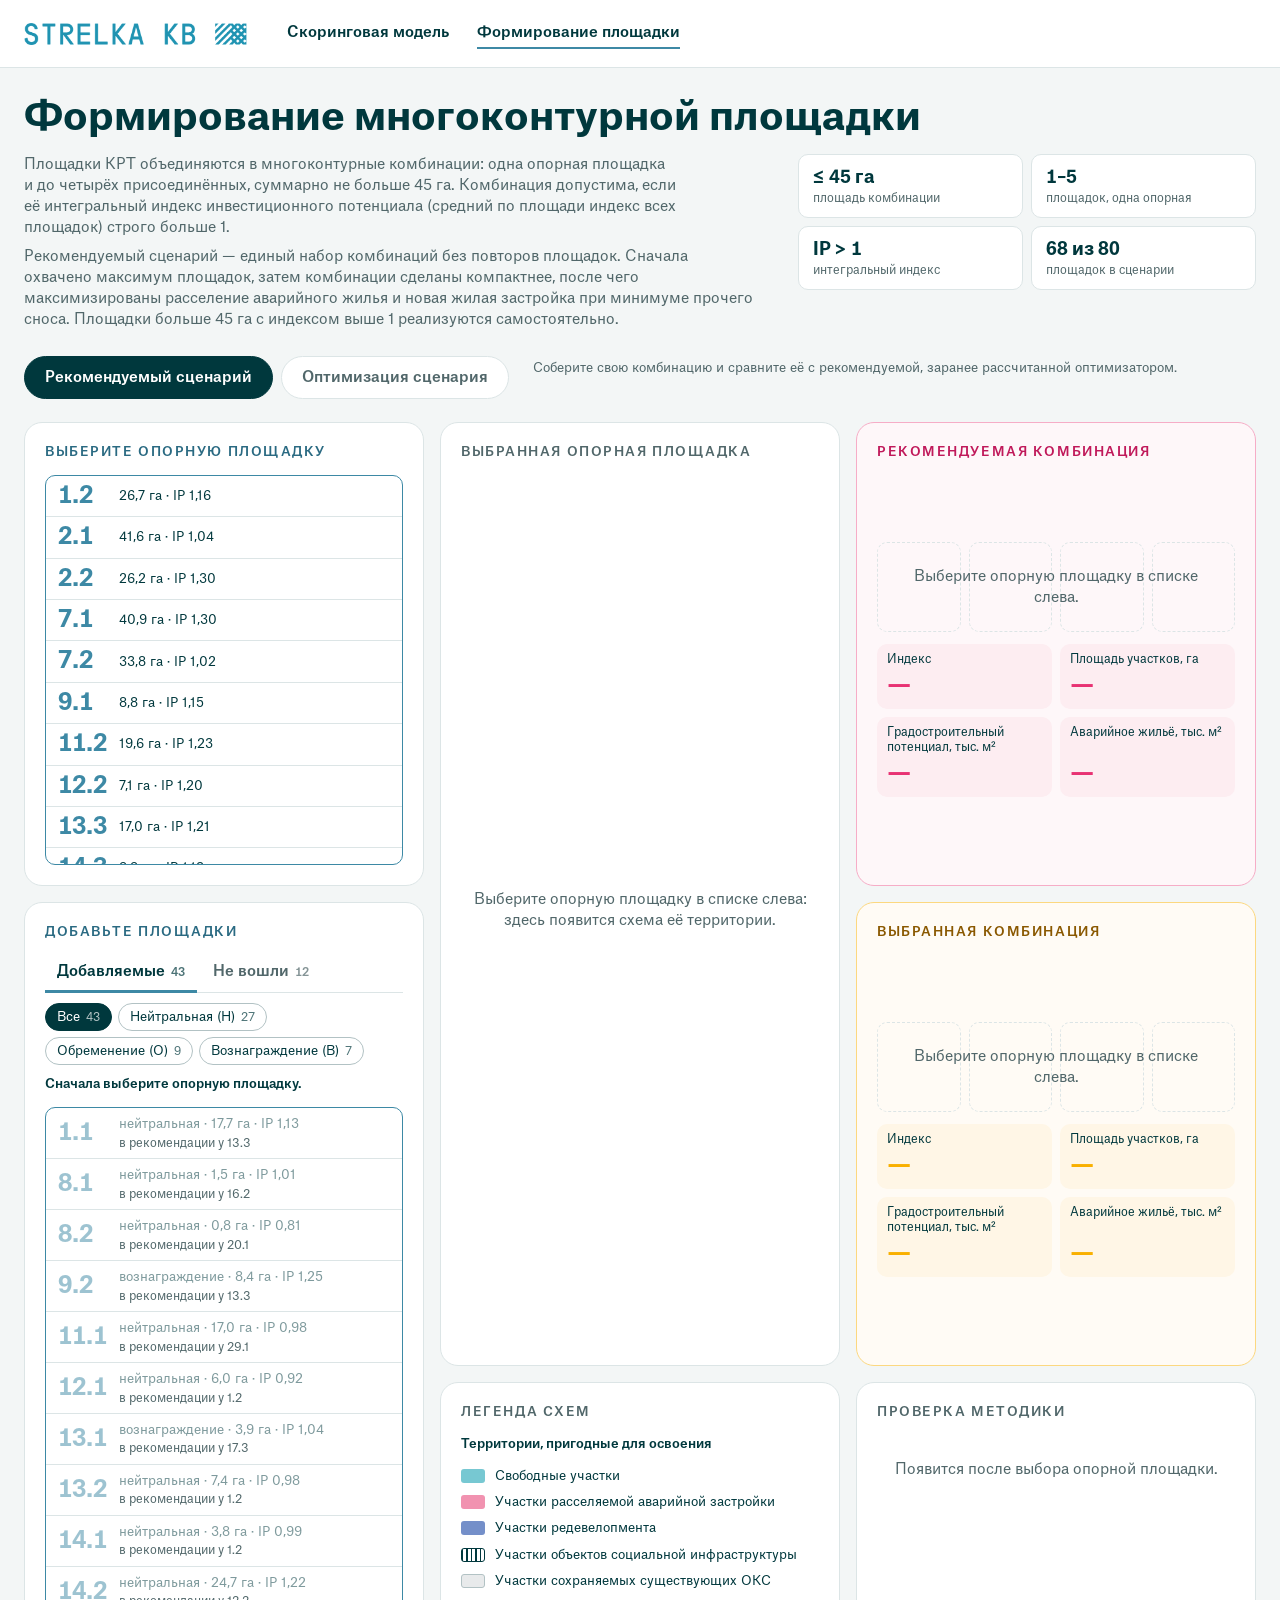
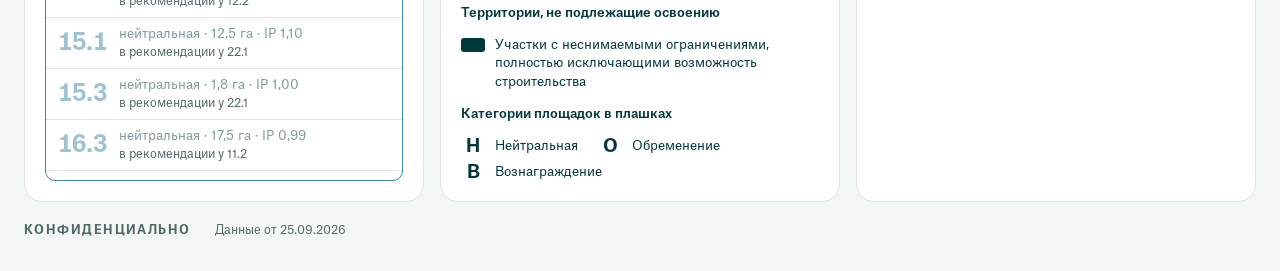
==== web/formation.html @ 46b966fc "Сайт КРТ Читы: формирование площадки, скоринговая модель, Docker - Формирование многоконтурной площа" ====
<!doctype html>
<html lang="ru">
<head>
  <meta charset="utf-8">
  <meta name="viewport" content="width=device-width, initial-scale=1">
  <meta http-equiv="Content-Security-Policy" content="default-src 'none'; script-src 'self'; style-src 'self'; img-src 'self'; font-src 'self'; connect-src 'self'; base-uri 'none'; form-action 'none'">
  <meta name="referrer" content="no-referrer">
  <meta name="robots" content="noindex, nofollow">
  <title>Формирование площадки · КРТ Чита</title>
  <link rel="preload" href="fonts/atlas-grotesk-regular.otf" as="font" type="font/otf" crossorigin>
  <link rel="preload" href="fonts/atlas-grotesk-bold.otf" as="font" type="font/otf" crossorigin>
  <link rel="icon" href="img/brand/favicon.webp" type="image/webp">
  <link rel="stylesheet" href="css/tokens.css">
  <link rel="stylesheet" href="css/layout.css">
  <link rel="stylesheet" href="css/components.css">
  <script type="module" src="js/main.js"></script>
</head>
<body>
  <header class="site-header">
    <a class="site-logo-link" href="./" aria-label="КБ Стрелка: на главную">
      <img class="site-logo" src="img/brand/kb-strelka.webp" width="720" height="71" alt="">
    </a>
    <nav class="site-nav" aria-label="Разделы">
      <a class="nav-item" href="scoring.html">Скоринговая модель</a>
      <a class="nav-item" href="formation.html" aria-current="page">Формирование площадки</a>
    </nav>
  </header>

  <section class="intro" aria-labelledby="h-page">
    <h1 id="h-page">Формирование многоконтурной площадки</h1>
    <div class="intro-body">
      <div class="intro-text">
        <p>
          Площадки КРТ объединяются в&nbsp;многоконтурные комбинации: одна опорная площадка и&nbsp;до&nbsp;четырёх
          присоединённых, суммарно не&nbsp;больше 45&nbsp;га. Комбинация допустима, если её&nbsp;интегральный индекс
          инвестиционного потенциала (средний по&nbsp;площади индекс всех площадок) строго больше&nbsp;1.
        </p>
        <p>
          Рекомендуемый сценарий&nbsp;— единый набор комбинаций без повторов площадок. Сначала охвачено максимум
          площадок, затем комбинации сделаны компактнее, после чего максимизированы расселение аварийного жилья
          и&nbsp;новая жилая застройка при минимуме прочего сноса. Площадки больше 45&nbsp;га с&nbsp;индексом выше&nbsp;1
          реализуются самостоятельно.
        </p>
      </div>
      <ul class="rules" aria-label="Правила методики">
        <li><strong>≤ 45 га</strong> площадь комбинации</li>
        <li><strong>1–5</strong> площадок, одна опорная</li>
        <li><strong>IP &gt; 1</strong> интегральный индекс</li>
        <li><strong id="coverage">68 из 80</strong> площадок в сценарии</li>
      </ul>
    </div>
  </section>

  <div class="scenario-bar">
    <div id="scenario-tabs"></div>
    <p id="scenario-hint" class="scenario-hint"></p>
  </div>

  <main id="app" class="grid">
    <section class="panel area-anchors" aria-labelledby="h-anchors">
      <h2 id="h-anchors" class="panel-title panel-title--list">Выберите опорную площадку</h2>
      <ul id="anchor-list" class="site-list" aria-labelledby="h-anchors"></ul>
    </section>

    <section class="panel area-add" aria-labelledby="h-add">
      <h2 id="h-add" class="panel-title panel-title--list">Добавьте площадки</h2>
      <div id="add-controls" class="add-controls"></div>
      <ul id="add-list" class="site-list site-list--scroll" aria-labelledby="h-add" role="tabpanel"></ul>
    </section>

    <section class="panel area-scheme" aria-labelledby="h-scheme">
      <h2 id="h-scheme" class="panel-title">Выбранная опорная площадка</h2>
      <div id="scheme-body" class="scheme-body"></div>
    </section>

    <section id="card-top" class="panel card area-top" aria-labelledby="card-top-title"></section>
    <section id="card-bottom" class="panel card area-bottom" aria-labelledby="card-bottom-title"></section>

    <section class="panel area-legend" aria-labelledby="h-legend">
      <h2 id="h-legend" class="panel-title">Легенда схем</h2>
      <h3 class="legend-group">Территории, пригодные для освоения</h3>
      <ul class="legend">
        <li><span class="swatch swatch--free" aria-hidden="true"></span>Свободные участки</li>
        <li><span class="swatch swatch--avar" aria-hidden="true"></span>Участки расселяемой аварийной застройки</li>
        <li><span class="swatch swatch--redev" aria-hidden="true"></span>Участки редевелопмента</li>
        <li><span class="swatch swatch--social" aria-hidden="true"></span>Участки объектов социальной инфраструктуры</li>
        <li><span class="swatch swatch--kept" aria-hidden="true"></span>Участки сохраняемых существующих ОКС</li>
      </ul>
      <h3 class="legend-group">Территории, не подлежащие освоению</h3>
      <ul class="legend">
        <li><span class="swatch swatch--restricted" aria-hidden="true"></span>Участки с неснимаемыми ограничениями, полностью исключающими возможность строительства</li>
      </ul>
      <h3 class="legend-group">Категории площадок в плашках</h3>
      <ul class="legend legend--letters">
        <li><abbr class="tile-letter">Н</abbr>Нейтральная</li>
        <li><abbr class="tile-letter">О</abbr>Обременение</li>
        <li><abbr class="tile-letter">В</abbr>Вознаграждение</li>
      </ul>
    </section>

    <section class="panel area-check" aria-labelledby="h-check">
      <h2 id="h-check" class="panel-title">Проверка методики</h2>
      <div id="check-body"></div>
    </section>
  </main>

  <div id="toast" class="toast" role="status" aria-live="polite"></div>

  <footer class="page-foot">
    <span class="confidential">Конфиденциально</span>
    <span id="data-version"></span>
  </footer>
</body>
</html>
---- web/css/tokens.css ----
/* Дизайн-токены по прототипу (слайд 8). Источник: .claude/skills/krt-ui-design */

/* Atlas Grotesk (Commercial Type): использование на сайте согласовано заказчиком, см. ARCHITECTURE.md, 14. */
@font-face {
  font-family: 'Atlas Grotesk';
  src: url('../fonts/atlas-grotesk-regular.otf') format('opentype');
  font-weight: 400;
  font-display: swap;
}

@font-face {
  font-family: 'Atlas Grotesk';
  src: url('../fonts/atlas-grotesk-medium.otf') format('opentype');
  font-weight: 500;
  font-display: swap;
}

@font-face {
  font-family: 'Atlas Grotesk';
  src: url('../fonts/atlas-grotesk-bold.otf') format('opentype');
  font-weight: 700;
  font-display: swap;
}

:root {
  --ink: #00383D;
  --ink-muted: #51676A;
  --line: #B2C2C4;
  --line-soft: #DCE5E6;
  --surface: #FFFFFF;
  --page: #F3F6F6;

  --list-accent: #3D89A5;
  --list-accent-text: #2A6A82; /* мелкий текст списков: контраст ≥ 4.5 */
  --list-active: #77ACC0;
  --list-hover: #EAF3F6;

  --accent-rec: #E83273;
  --accent-rec-text: #C0195A;   /* мелкий текст на розовом: контраст ≥ 4.5 */
  --bg-rec: #FBDFE6;
  --bg-rec-soft: #FEF7F9;

  --accent-sel: #F9B000;
  --accent-sel-text: #8A5800;  /* мелкий текст на жёлтом */
  --bg-sel: #FFF0D6;
  --bg-sel-soft: #FFFBF5;

  --accent-opt: #3D89A5;       /* расчётная комбинация */
  --accent-opt-text: #2A6A82;
  --bg-opt: #DCEDF3;
  --bg-opt-soft: #F4F9FB;

  --danger: #B3261E;
  --ok: #1E7A4C;

  --map-free: #77C8D2;
  --map-avar: #F192B0;
  --map-redev: #748FC9;
  --map-kept: #E8EAEB;
  --map-restricted: #00383E;

  --font: 'Atlas Grotesk', system-ui, -apple-system, 'Segoe UI', sans-serif;
  --text-xs: 0.75rem;
  --text-sm: 0.8125rem;
  --text-md: 0.9375rem;
  --text-lg: 1.125rem;
  --num-list: 1.5rem;
  --num-metric: 1.875rem;
  --num-anchor: 2.75rem;

  --gap: 16px;
  --page-gutter: 24px;
  --pad: 20px;
  --radius: 18px;
  --radius-sm: 10px;
  --focus: 0 0 0 3px var(--surface), 0 0 0 5px var(--list-accent);
}

@media (max-width: 767px) {
  :root { --page-gutter: 16px; }
}
---- web/css/layout.css ----
/* Каркас страницы: шапка, пояснение, вкладки сценариев и сетка 3×3 (ARCHITECTURE.md, раздел 8).
   Контент занимает всю ширину окна. */

*, *::before, *::after { box-sizing: border-box; }

html { -webkit-text-size-adjust: 100%; }

body {
  margin: 0;
  background: var(--page);
  color: var(--ink);
  font-family: var(--font);
  font-size: var(--text-md);
  line-height: 1.4;
}

h1, h2, h3, p, ul, dl, dd { margin: 0; }
ul { padding: 0; list-style: none; }

.site-header, .intro, .scenario-bar, .grid, .page-foot { padding-inline: var(--page-gutter); }

/* ---------- Шапка ---------- */

.site-header {
  display: flex;
  flex-wrap: wrap;
  align-items: center;
  gap: 12px 40px;
  padding-block: 18px;
  background: var(--surface);
  border-bottom: 1px solid var(--line-soft);
}

.site-logo { display: block; width: auto; height: 22px; }

.site-nav { display: flex; flex-wrap: wrap; gap: 4px 28px; }

.nav-item {
  padding-block: 4px;
  border-bottom: 2px solid transparent;
  color: var(--ink);
  font-weight: 500;
  text-decoration: none;
}

.nav-item[aria-current='page'] { border-bottom-color: var(--list-accent); }
.nav-item:focus-visible { outline: none; box-shadow: var(--focus); }

/* ---------- Пояснение методики ---------- */

.intro { padding-block: 28px 20px; }

h1 {
  margin-bottom: 14px;
  font-size: clamp(1.75rem, 1.2rem + 1.6vw, 2.5rem);
  font-weight: 700;
  line-height: 1.1;
}

.intro-body {
  display: grid;
  grid-template-columns: minmax(0, 1.6fr) minmax(0, 1fr);
  gap: 20px 40px;
  align-items: start;
}

.intro-text { display: flex; flex-direction: column; gap: 8px; max-width: 90ch; color: var(--ink-muted); }

.rules { display: grid; grid-template-columns: repeat(2, minmax(0, 1fr)); gap: 8px; }

.rules li {
  display: flex;
  flex-direction: column;
  padding: 10px 14px;
  background: var(--surface);
  border: 1px solid var(--line-soft);
  border-radius: var(--radius-sm);
  color: var(--ink-muted);
  font-size: var(--text-xs);
}

.rules strong { color: var(--ink); font-size: var(--text-lg); font-weight: 700; font-variant-numeric: tabular-nums; }

/* ---------- Вкладки сценариев ---------- */

.scenario-bar {
  display: flex;
  flex-wrap: wrap;
  align-items: center;
  min-height: 56px;
  gap: 8px 24px;
  margin-bottom: var(--gap);
}

/* Две строки зарезервированы: подсказки вкладок разной длины не сдвигают сетку */
.scenario-hint {
  flex: 1 1 320px;
  min-height: calc(var(--text-sm) * 1.4 * 2);
  color: var(--ink-muted);
  font-size: var(--text-sm);
  line-height: 1.4;
}

/* ---------- Сетка 3×3 ----------
   Три равные колонки, три ряда. Списки и схема не раздвигают ряды:
   их высоту задают плашки и нижний ряд, а длинные списки прокручиваются. */

.grid {
  display: grid;
  gap: var(--gap);
  grid-template-columns: repeat(3, minmax(0, 1fr));
  grid-template-rows: minmax(340px, auto) minmax(340px, auto) minmax(260px, auto);
  grid-template-areas:
    "anchors scheme top"
    "add     scheme bottom"
    "add     legend check";
}

.area-anchors { grid-area: anchors; }
.area-add     { grid-area: add; }
.area-scheme  { grid-area: scheme; }
.area-top     { grid-area: top; }
.area-bottom  { grid-area: bottom; }
.area-legend  { grid-area: legend; }
.area-check   { grid-area: check; }

.page-foot {
  display: flex;
  flex-wrap: wrap;
  gap: 8px 24px;
  padding-block: 20px 32px;
  color: var(--ink-muted);
  font-size: var(--text-xs);
}

@media (max-width: 1199px) {
  .intro-body { grid-template-columns: minmax(0, 1fr); }
  .rules { grid-template-columns: repeat(4, minmax(0, 1fr)); }
  .grid {
    grid-template-columns: minmax(0, 1fr) minmax(0, 1.4fr);
    grid-template-rows: none;
    grid-template-areas:
      "anchors scheme"
      "add     scheme"
      "add     top"
      "add     bottom"
      "legend  check";
  }
}

@media (max-width: 767px) {
  .rules { grid-template-columns: repeat(2, minmax(0, 1fr)); }
  .grid {
    grid-template-columns: minmax(0, 1fr);
    grid-template-areas: "anchors" "scheme" "top" "bottom" "add" "legend" "check";
  }
}
---- web/css/components.css ----
/* Компоненты: панели, списки, плашки, схемы, проверка методики. */

/* ---------- Панель ---------- */

.panel {
  display: flex;
  flex-direction: column;
  gap: 14px;
  min-width: 0;
  padding: var(--pad);
  background: var(--surface);
  border: 1px solid var(--line-soft);
  border-radius: var(--radius);
}

.panel-title {
  color: var(--ink-muted);
  font-size: var(--text-sm);
  font-weight: 500;
  letter-spacing: 0.12em;
  text-transform: uppercase;
}

.panel-title--list { color: var(--list-accent-text); }

.panel-subtitle {
  color: var(--ink-muted);
  font-size: var(--text-xs);
  font-weight: 500;
  letter-spacing: 0.1em;
  text-transform: uppercase;
}

.empty {
  margin-block: auto;
  padding: 24px 8px;
  color: var(--ink-muted);
  text-align: center;
}

.panel--error { grid-column: 1 / -1; border-color: var(--danger); }
.error-details { color: var(--ink-muted); font-size: var(--text-sm); }

:where(button) { font: inherit; color: inherit; }

.visually-hidden {
  position: absolute;
  width: 1px;
  height: 1px;
  overflow: hidden;
  clip-path: inset(50%);
  white-space: nowrap;
}
:where(button):focus-visible { outline: none; box-shadow: var(--focus); }

/* ---------- Списки площадок ---------- */

/* Высота 0 + рост: список не раздвигает ряд сетки, а прокручивается. */
.site-list {
  flex: 1 1 0;
  min-height: 0;
  height: 0;
  overflow-y: auto;
  overscroll-behavior: contain;
  border: 1px solid var(--list-accent);
  border-radius: var(--radius-sm);
  scrollbar-color: var(--list-active) transparent;
}

.site-row {
  display: grid;
  grid-template-columns: 3.4em minmax(0, 1fr);
  align-items: center;
  gap: 10px;
  width: 100%;
  padding: 7px 12px;
  background: transparent;
  border: 0;
  border-bottom: 1px solid var(--line-soft);
  text-align: left;
  cursor: pointer;
  transition: background-color 120ms;
}

li:last-child > .site-row { border-bottom: 0; }
.site-row:hover { background: var(--list-hover); }
.site-row:focus-visible { box-shadow: inset 0 0 0 2px var(--list-accent); }

.site-row-id {
  color: var(--list-accent);
  font-size: var(--num-list);
  font-weight: 700;
  font-variant-numeric: tabular-nums;
  line-height: 1.1;
}

.site-row-body { display: flex; flex-direction: column; gap: 1px; min-width: 0; }
.site-row-main { font-size: var(--text-sm); }
.site-row-note, .site-row-blocked { color: var(--ink-muted); font-size: var(--text-xs); }
.site-row-blocked::before { content: '⦸ '; }

.site-row[aria-pressed='true'] { background: var(--list-active); }
.site-row[aria-pressed='true'] .site-row-id,
.site-row[aria-pressed='true'] .site-row-note { color: var(--ink); }

.site-row[aria-disabled='true'] { cursor: not-allowed; }
.site-row[aria-disabled='true'] .site-row-id,
.site-row[aria-disabled='true'] .site-row-main { opacity: 0.5; }
.site-row[aria-disabled='true']:hover { background: transparent; }

.add-controls { display: flex; flex-direction: column; gap: 10px; }

.list-hint { color: var(--ink-muted); font-size: var(--text-xs); }
.list-hint--strong { color: var(--ink); font-size: var(--text-sm); font-weight: 500; }

.tabs { display: flex; gap: 4px; border-bottom: 1px solid var(--line-soft); }

.tab {
  margin-bottom: -1px;
  padding: 6px 12px 8px;
  background: none;
  border: 0;
  border-bottom: 3px solid transparent;
  color: var(--ink-muted);
  font-weight: 500;
  cursor: pointer;
}

.tab[aria-selected='true'] { color: var(--ink); border-bottom-color: var(--list-accent); }

.tabs--scenario { gap: 8px; border-bottom: 0; }
.tabs--scenario .tab {
  margin: 0;
  padding: 10px 20px;
  background: var(--surface);
  border: 1px solid var(--line-soft);
  border-radius: 999px;
  font-size: var(--text-md);
}
.tabs--scenario .tab[aria-selected='true'] { background: var(--ink); border-color: var(--ink); color: var(--surface); }

.chips { display: flex; flex-wrap: wrap; gap: 6px; }

.chip {
  padding: 4px 11px;
  background: var(--surface);
  border: 1px solid var(--line);
  border-radius: 999px;
  font-size: var(--text-sm);
  cursor: pointer;
}

.chip[aria-pressed='true'] { background: var(--ink); border-color: var(--ink); color: var(--surface); }

.count {
  margin-left: 6px;
  color: inherit;
  font-size: var(--text-xs);
  font-variant-numeric: tabular-nums;
  opacity: 0.7;
}

/* ---------- Схема опорной ---------- */

.scheme-body { display: flex; flex: 1 1 auto; flex-direction: column; gap: 14px; min-height: 0; }

.anchor-head { display: flex; flex-wrap: wrap; align-items: center; gap: 12px 20px; }

.anchor-id {
  padding: 4px 18px;
  border: 1px solid var(--line);
  border-radius: 14px;
  font-size: var(--num-anchor);
  font-weight: 700;
  font-variant-numeric: tabular-nums;
  line-height: 1.15;
}

.anchor-facts { display: flex; flex-wrap: wrap; gap: 4px 20px; }
.anchor-facts dt { color: var(--ink-muted); font-size: var(--text-xs); }
.anchor-facts dd { font-size: var(--text-lg); font-weight: 500; font-variant-numeric: tabular-nums; }

/* Рамка схемы вписывается в контейнер с сохранением пропорций картинки,
   поэтому линейка в % ширины рамки соответствует метрам на схеме. */
.figure {
  position: relative;
  display: flex;
  container-type: size;
  --bar-space: 20px;
}

.figure--image { flex: 1 1 0; min-height: 320px; }

.figure-frame {
  position: relative;
  width: min(100cqw, (100cqh - var(--bar-space)) * var(--aspect));
  aspect-ratio: var(--aspect);
  margin: auto;
  translate: 0 calc(var(--bar-space) / -2);
}

.figure-frame img { display: block; width: 100%; height: 100%; }

.scalebar {
  white-space: nowrap;
  position: absolute;
  top: calc(100% + 4px);
  left: 0;
  right: 0;
  display: flex;
  align-items: center;
  gap: 5px;
  color: var(--ink-muted);
  font-size: var(--text-xs);
  line-height: 1;
  pointer-events: none;
}

.scalebar-bar {
  flex: none;
  min-width: 6px;
  height: 6px;
  border: 1.5px solid var(--ink);
  border-top: 0;
}

.figure-area {
  margin-left: auto;
  color: var(--ink);
  font-weight: 500;
  white-space: nowrap;
}

/* ---------- Плашки комбинаций ---------- */

.card { container-type: inline-size; }
.card-body { display: flex; flex-direction: column; gap: 12px; }

.card--rec { background: var(--bg-rec-soft); border: 1.5px solid color-mix(in srgb, var(--accent-rec) 40%, white); }
.card--sel { background: var(--bg-sel-soft); border: 1.5px solid color-mix(in srgb, var(--accent-sel) 50%, white); }
.card--opt { background: var(--bg-opt-soft); border: 1.5px solid color-mix(in srgb, var(--accent-opt) 45%, white); }
.card--rec .panel-title { color: var(--accent-rec-text); }
.card--sel .panel-title { color: var(--accent-sel-text); }
.card--opt .panel-title { color: var(--accent-opt-text); }

.card-note { color: var(--ink-muted); font-size: var(--text-xs); line-height: 1.4; }

/* Высота плашки не зависит от содержимого: место под 3 строки пояснений,
   под предупреждение и под кнопки зарезервировано всегда. */
.card-notes {
  display: flex;
  flex-direction: column;
  gap: 2px;
  min-height: calc(var(--text-xs) * 1.4 * 3 + 4px);
}

.tiles-wrap { position: relative; }

.card-message {
  position: absolute;
  inset: 0;
  display: grid;
  place-items: center;
  padding: 16px;
  border-radius: var(--radius-sm);
  color: var(--ink-muted);
  text-align: center;
}

.tiles--muted .tile--empty { border-color: var(--line-soft); }

.tiles { display: grid; grid-template-columns: repeat(4, minmax(0, 1fr)); gap: 8px; }

.tile {
  position: relative;
  aspect-ratio: 1 / 1.08;
  border-radius: var(--radius-sm);
}

.card--rec .tile { background: var(--bg-rec); }
.card--sel .tile { background: var(--bg-sel); }
.card--opt .tile { background: var(--bg-opt); }
.card--opt .tile--new { box-shadow: inset 0 0 0 2px var(--accent-opt); }

.tile .figure {
  position: absolute;
  inset: 30px 6px 6px;
  --bar-space: 14px;
}

.tile .scalebar, .tile .figure-area { font-size: 0.625rem; }

.tile--empty {
  display: grid;
  place-items: center;
  padding: 8px;
  border: 1.5px dashed var(--line);
  color: var(--ink-muted);
  font-size: var(--text-xs);
  text-align: center;
}

.card .tile--empty { background: transparent; }

.tile-head {
  position: absolute;
  top: 6px;
  left: 6px;
  z-index: 1;
  display: flex;
  align-items: center;
  gap: 5px;
}

/* Буква категории: Н — нейтральная, О — обременение, В — вознаграждение */
.tile-letter {
  color: var(--ink);
  font-size: var(--text-lg);
  font-weight: 700;
  line-height: 1;
  text-decoration: none;
}

.tile--new .badge::before { content: '+ '; }

.badge {
  padding: 1px 8px;
  border-radius: 999px;
  font-size: var(--text-md);
  font-weight: 700;
  font-variant-numeric: tabular-nums;
}

.card--rec .badge { background: var(--accent-rec); color: var(--surface); }
.card--sel .badge { background: var(--accent-sel); color: var(--ink); }
.card--opt .badge { background: var(--accent-opt); color: var(--surface); }

/* Крестик нарисован линиями, а не глифом «×»: не зависит от метрик шрифта */
.tile-remove {
  position: absolute;
  top: 5px;
  right: 5px;
  z-index: 1;
  width: 24px;
  height: 24px;
  padding: 0;
  background: var(--surface);
  border: 1px solid var(--line);
  border-radius: 50%;
  cursor: pointer;
}

.tile-remove::before,
.tile-remove::after {
  content: '';
  position: absolute;
  top: 50%;
  left: 50%;
  width: 10px;
  height: 1.5px;
  background: var(--ink);
  border-radius: 1px;
}

.tile-remove::before { transform: translate(-50%, -50%) rotate(45deg); }
.tile-remove::after { transform: translate(-50%, -50%) rotate(-45deg); }

.tile-remove:hover { border-color: var(--ink); }

.metrics { display: grid; grid-template-columns: repeat(4, minmax(0, 1fr)); gap: 8px; }

.metric {
  display: flex;
  flex-direction: column;
  justify-content: space-between;
  gap: 4px;
  padding: 8px 10px;
  border-radius: var(--radius-sm);
}

.card--rec .metric { background: color-mix(in srgb, var(--bg-rec) 55%, white); }
.card--sel .metric { background: color-mix(in srgb, var(--bg-sel) 60%, white); }
.card--opt .metric { background: color-mix(in srgb, var(--bg-opt) 60%, white); }

.metric dt { font-size: var(--text-xs); line-height: 1.25; hyphens: manual; }

.metric-value {
  font-size: clamp(1.375rem, 0.9rem + 1vw, var(--num-metric));
  font-weight: 700;
  font-variant-numeric: tabular-nums;
  line-height: 1.1;
}

.card--rec .metric-value { color: var(--accent-rec); }
.card--sel .metric-value { color: var(--accent-sel); }
.card--opt .metric-value { color: var(--accent-opt); }

.metric-warning {
  margin-top: -4px;
  color: var(--danger);
  font-size: var(--text-xs);
  font-weight: 500;
  line-height: 1.2;
}

.metric-warning::before { content: '⚠ '; }
.metric-warning.is-hidden { visibility: hidden; }
.metrics--invalid .metric:first-child { box-shadow: inset 0 0 0 1.5px var(--danger); }

/* Кнопки в одну строку: перенос менял бы высоту плашки и сдвигал сетку */
.card-actions { display: flex; gap: 8px; min-height: 34px; }

.button {
  padding: 7px 14px;
  white-space: nowrap;
  background: var(--surface);
  border: 1.5px solid var(--accent-rec);
  border-radius: 999px;
  color: var(--accent-rec-text);
  font-size: var(--text-sm);
  font-weight: 500;
  cursor: pointer;
}

.button:hover:not(:disabled) { background: var(--bg-rec); }
.button:disabled { border-color: var(--line); color: var(--ink-muted); cursor: default; }
.button--ghost { border-color: var(--line); color: var(--ink); }
.card--opt .button { border-color: var(--accent-opt); color: var(--accent-opt-text); }
.card--opt .button:hover:not(:disabled) { background: var(--bg-opt); }

.button--primary { background: var(--ink); border-color: var(--ink); color: var(--surface); }
.button--primary:hover:not(:disabled) { background: var(--list-accent-text); }
.button--primary:disabled { background: var(--surface); }
.button--ghost:hover:not(:disabled) { background: var(--bg-sel); }

@container (max-width: 420px) {
  .metrics { grid-template-columns: repeat(2, minmax(0, 1fr)); }
  .card-actions .button { padding-inline: 10px; font-size: var(--text-xs); }
}

/* ---------- Легенда ---------- */

.legend-group { font-size: var(--text-sm); font-weight: 500; }
.legend { display: flex; flex-direction: column; gap: 8px; font-size: var(--text-sm); }
.legend li { display: flex; align-items: flex-start; gap: 10px; }

.legend--letters { flex-direction: row; flex-wrap: wrap; gap: 8px 20px; }
.legend--letters .tile-letter { width: 24px; text-align: center; }

.swatch {
  flex: none;
  width: 24px;
  height: 14px;
  margin-top: 2px;
  border-radius: 3px;
}

.swatch--free { background: var(--map-free); }
.swatch--avar { background: var(--map-avar); }
.swatch--redev { background: var(--map-redev); }
.swatch--kept { background: var(--map-kept); border: 1px solid var(--line); }
.swatch--restricted { background: var(--map-restricted); }
.swatch--social {
  border: 1px solid var(--ink);
  background: repeating-linear-gradient(90deg, var(--ink) 0 1.5px, transparent 1.5px 4.5px);
}

/* ---------- Проверка методики ---------- */

#check-body { display: flex; flex-direction: column; gap: 10px; }

.check-list { display: flex; flex-direction: column; }

.check-row {
  display: flex;
  justify-content: space-between;
  align-items: baseline;
  gap: 12px;
  padding: 5px 0;
  border-bottom: 1px solid var(--line-soft);
  font-size: var(--text-sm);
}

.check-row dt { color: var(--ink-muted); }
.check-row dd { text-align: right; font-variant-numeric: tabular-nums; }
.check-list--numbers dd { font-weight: 500; }

.check-mark { margin-right: 6px; font-weight: 700; }
.check-row--ok .check-mark { color: var(--ok); }
.check-row--bad dd { color: var(--danger); font-weight: 500; }

.meter-wrap { display: inline-flex; align-items: center; gap: 8px; }

.meter {
  display: inline-block;
  width: 64px;
  height: 6px;
  overflow: hidden;
  background: var(--line-soft);
  border-radius: 3px;
}

.meter > span { display: block; height: 100%; background: var(--list-accent); }

/* ---------- Уведомление ---------- */

.toast {
  position: fixed;
  bottom: 20px;
  left: 50%;
  z-index: 10;
  max-width: min(560px, calc(100vw - 32px));
  transform: translateX(-50%);
  border-radius: 12px;
  color: var(--surface);
  font-size: var(--text-sm);
}

.toast:not(:empty) {
  padding: 12px 18px;
  background: var(--ink);
  box-shadow: 0 8px 24px rgb(0 56 61 / 0.25);
}

.confidential { font-weight: 700; letter-spacing: 0.12em; text-transform: uppercase; }

/* ---------- Адаптивность ---------- */

@media (max-width: 1199px) {
  .site-list { height: auto; max-height: 520px; flex: 0 1 auto; }
  .area-anchors .site-list { max-height: 420px; }
}

@media (max-width: 767px) {
  .figure--image { min-height: 260px; height: 72vw; flex: none; }
  .site-list { max-height: 60vh; }
}

@media (prefers-reduced-motion: reduce) {
  *, *::before, *::after { transition: none !important; animation: none !important; }
}
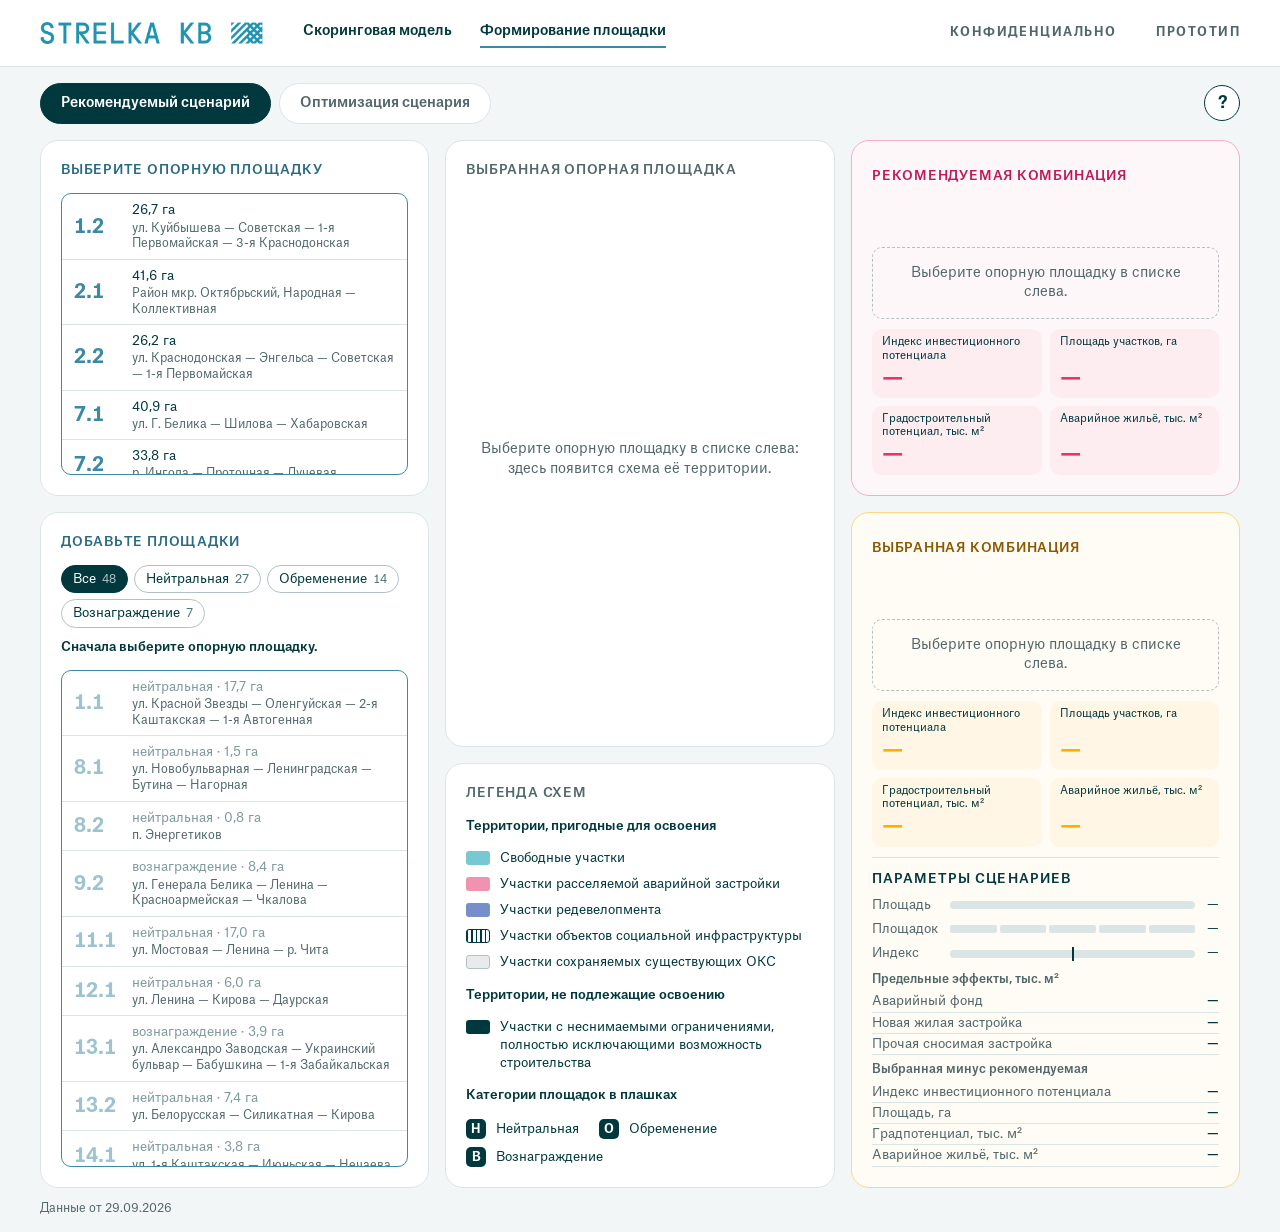
==== commit 3f8eb1a1: "Правки от 25.09.2026 (адреса, справка по методологии, параметры сценариев)" ====
--- a/web/formation.html
+++ b/web/formation.html
@@ -24,37 +24,47 @@
       <a class="nav-item" href="scoring.html">Скоринговая модель</a>
       <a class="nav-item" href="formation.html" aria-current="page">Формирование площадки</a>
     </nav>
+    <span class="confidential header-mark">Конфиденциально</span>
+    <span class="prototype-mark">Прототип</span>
   </header>
 
-  <section class="intro" aria-labelledby="h-page">
-    <h1 id="h-page">Формирование многоконтурной площадки</h1>
-    <div class="intro-body">
-      <div class="intro-text">
-        <p>
-          Площадки КРТ объединяются в&nbsp;многоконтурные комбинации: одна опорная площадка и&nbsp;до&nbsp;четырёх
-          присоединённых, суммарно не&nbsp;больше 45&nbsp;га. Комбинация допустима, если её&nbsp;интегральный индекс
-          инвестиционного потенциала (средний по&nbsp;площади индекс всех площадок) строго больше&nbsp;1.
-        </p>
-        <p>
-          Рекомендуемый сценарий&nbsp;— единый набор комбинаций без повторов площадок. Сначала охвачено максимум
-          площадок, затем комбинации сделаны компактнее, после чего максимизированы расселение аварийного жилья
-          и&nbsp;новая жилая застройка при минимуме прочего сноса. Площадки больше 45&nbsp;га с&nbsp;индексом выше&nbsp;1
-          реализуются самостоятельно.
-        </p>
-      </div>
-      <ul class="rules" aria-label="Правила методики">
-        <li><strong>≤ 45 га</strong> площадь комбинации</li>
-        <li><strong>1–5</strong> площадок, одна опорная</li>
-        <li><strong>IP &gt; 1</strong> интегральный индекс</li>
-        <li><strong id="coverage">68 из 80</strong> площадок в сценарии</li>
-      </ul>
+  <div class="scenario-bar">
+    <h1 id="h-page" class="visually-hidden">Формирование многоконтурной площадки</h1>
+    <div id="scenario-tabs"></div>
+    <button id="help-open" class="help-button" type="button" aria-haspopup="dialog" aria-controls="help"
+      title="Справка о методике">?<span class="visually-hidden">Справка о методике</span></button>
+  </div>
+
+  <dialog id="help" class="help" aria-labelledby="h-help">
+    <div class="help-inner">
+    <div class="help-head">
+      <h2 id="h-help">Формирование многоконтурной площадки</h2>
+      <button id="help-close" class="help-close" type="button" aria-label="Закрыть справку"></button>
     </div>
-  </section>
-
-  <div class="scenario-bar">
-    <div id="scenario-tabs"></div>
-    <p id="scenario-hint" class="scenario-hint"></p>
-  </div>
+    <p>
+      Площадки КРТ объединяются в&nbsp;многоконтурные комбинации: одна опорная площадка и&nbsp;до&nbsp;четырёх
+      присоединённых, суммарно не&nbsp;больше 45&nbsp;га. Комбинация допустима, если её&nbsp;интегральный индекс
+      инвестиционного потенциала (средний по&nbsp;площади индекс всех площадок) строго больше&nbsp;1.
+    </p>
+    <p>
+      Рекомендуемый сценарий&nbsp;— единый набор комбинаций без повторов площадок. Сначала охвачено максимум
+      площадок, затем комбинации сделаны компактнее, после чего максимизированы расселение аварийного жилья
+      и&nbsp;новая жилая застройка при минимуме прочего сноса. Площадки больше 45&nbsp;га с&nbsp;индексом выше&nbsp;1
+      реализуются самостоятельно.
+    </p>
+    <p>
+      Вкладка «Рекомендуемый сценарий» сравнивает вашу комбинацию с&nbsp;рекомендуемой. На&nbsp;вкладке
+      «Оптимизация сценария» оставьте важные для вас площадки и&nbsp;нажмите «Оптимизировать выбор»: мы&nbsp;дополним
+      их&nbsp;по&nbsp;методике&nbsp;— больше площадок, затем аварийный фонд&nbsp;↑, новая жилая застройка&nbsp;↑, прочий снос&nbsp;↓.
+    </p>
+    <ul class="rules" aria-label="Правила методики">
+      <li><strong>≤ 45 га</strong> площадь комбинации</li>
+      <li><strong>1–5</strong> площадок, одна опорная</li>
+      <li><strong>IP &gt; 1</strong> индекс инвестиционного потенциала, строго</li>
+      <li><strong id="coverage">68 из 80</strong> площадок в сценарии</li>
+    </ul>
+    </div>
+  </dialog>
 
   <main id="app" class="grid">
     <section class="panel area-anchors" aria-labelledby="h-anchors">
@@ -65,7 +75,7 @@
     <section class="panel area-add" aria-labelledby="h-add">
       <h2 id="h-add" class="panel-title panel-title--list">Добавьте площадки</h2>
       <div id="add-controls" class="add-controls"></div>
-      <ul id="add-list" class="site-list site-list--scroll" aria-labelledby="h-add" role="tabpanel"></ul>
+      <ul id="add-list" class="site-list site-list--scroll" aria-labelledby="h-add"></ul>
     </section>
 
     <section class="panel area-scheme" aria-labelledby="h-scheme">
@@ -97,17 +107,11 @@
         <li><abbr class="tile-letter">В</abbr>Вознаграждение</li>
       </ul>
     </section>
-
-    <section class="panel area-check" aria-labelledby="h-check">
-      <h2 id="h-check" class="panel-title">Проверка методики</h2>
-      <div id="check-body"></div>
-    </section>
   </main>
 
   <div id="toast" class="toast" role="status" aria-live="polite"></div>
 
   <footer class="page-foot">
-    <span class="confidential">Конфиденциально</span>
     <span id="data-version"></span>
   </footer>
 </body>
--- a/web/css/tokens.css
+++ b/web/css/tokens.css
@@ -62,14 +62,14 @@
   --font: 'Atlas Grotesk', system-ui, -apple-system, 'Segoe UI', sans-serif;
   --text-xs: 0.75rem;
   --text-sm: 0.8125rem;
-  --text-md: 0.9375rem;
-  --text-lg: 1.125rem;
-  --num-list: 1.5rem;
-  --num-metric: 1.875rem;
-  --num-anchor: 2.75rem;
+  --text-md: 0.875rem;
+  --text-lg: 1rem;
+  --num-list: 1.25rem;
+  --num-metric: 1.5rem;
+  --num-anchor: 2rem;
 
   --gap: 16px;
-  --page-gutter: 24px;
+  --page-gutter: 40px;
   --pad: 20px;
   --radius: 18px;
   --radius-sm: 10px;
--- a/web/css/layout.css
+++ b/web/css/layout.css
@@ -14,10 +14,10 @@
   line-height: 1.4;
 }
 
-h1, h2, h3, p, ul, dl, dd { margin: 0; }
+h1, h2, h3, h4, p, ul, dl, dd { margin: 0; }
 ul { padding: 0; list-style: none; }
 
-.site-header, .intro, .scenario-bar, .grid, .page-foot { padding-inline: var(--page-gutter); }
+.site-header, .scenario-bar, .grid, .page-foot { padding-inline: var(--page-gutter); }
 
 /* ---------- Шапка ---------- */
 
@@ -46,40 +46,17 @@
 .nav-item[aria-current='page'] { border-bottom-color: var(--list-accent); }
 .nav-item:focus-visible { outline: none; box-shadow: var(--focus); }
 
-/* ---------- Пояснение методики ---------- */
-
-.intro { padding-block: 28px 20px; }
-
-h1 {
-  margin-bottom: 14px;
-  font-size: clamp(1.75rem, 1.2rem + 1.6vw, 2.5rem);
-  font-weight: 700;
-  line-height: 1.1;
-}
-
-.intro-body {
-  display: grid;
-  grid-template-columns: minmax(0, 1.6fr) minmax(0, 1fr);
-  gap: 20px 40px;
-  align-items: start;
-}
-
-.intro-text { display: flex; flex-direction: column; gap: 8px; max-width: 90ch; color: var(--ink-muted); }
-
-.rules { display: grid; grid-template-columns: repeat(2, minmax(0, 1fr)); gap: 8px; }
-
-.rules li {
-  display: flex;
-  flex-direction: column;
-  padding: 10px 14px;
-  background: var(--surface);
-  border: 1px solid var(--line-soft);
-  border-radius: var(--radius-sm);
+/* Пометки справа в шапке: «Конфиденциально», «Прототип» — простой текст */
+.header-mark, .prototype-mark {
+  margin-left: auto;
   color: var(--ink-muted);
   font-size: var(--text-xs);
-}
-
-.rules strong { color: var(--ink); font-size: var(--text-lg); font-weight: 700; font-variant-numeric: tabular-nums; }
+  font-weight: 700;
+  letter-spacing: 0.12em;
+  text-transform: uppercase;
+}
+
+.header-mark + .prototype-mark { margin-left: 0; }
 
 /* ---------- Вкладки сценариев ---------- */
 
@@ -89,31 +66,23 @@
   align-items: center;
   min-height: 56px;
   gap: 8px 24px;
-  margin-bottom: var(--gap);
-}
-
-/* Две строки зарезервированы: подсказки вкладок разной длины не сдвигают сетку */
-.scenario-hint {
-  flex: 1 1 320px;
-  min-height: calc(var(--text-sm) * 1.4 * 2);
-  color: var(--ink-muted);
-  font-size: var(--text-sm);
-  line-height: 1.4;
+  padding-block: 16px;
 }
 
 /* ---------- Сетка 3×3 ----------
    Три равные колонки, три ряда. Списки и схема не раздвигают ряды:
-   их высоту задают плашки и нижний ряд, а длинные списки прокручиваются. */
+   их высоту задают плашки, а длинные списки прокручиваются.
+   Нижняя плашка вместе с параметрами сценариев занимает C2:C3. */
 
 .grid {
   display: grid;
   gap: var(--gap);
   grid-template-columns: repeat(3, minmax(0, 1fr));
-  grid-template-rows: minmax(340px, auto) minmax(340px, auto) minmax(260px, auto);
+  grid-template-rows: auto minmax(0, 1fr) auto;
   grid-template-areas:
     "anchors scheme top"
     "add     scheme bottom"
-    "add     legend check";
+    "add     legend bottom";
 }
 
 .area-anchors { grid-area: anchors; }
@@ -122,20 +91,17 @@
 .area-top     { grid-area: top; }
 .area-bottom  { grid-area: bottom; }
 .area-legend  { grid-area: legend; }
-.area-check   { grid-area: check; }
 
 .page-foot {
   display: flex;
   flex-wrap: wrap;
   gap: 8px 24px;
-  padding-block: 20px 32px;
+  padding-block: 12px 16px;
   color: var(--ink-muted);
   font-size: var(--text-xs);
 }
 
 @media (max-width: 1199px) {
-  .intro-body { grid-template-columns: minmax(0, 1fr); }
-  .rules { grid-template-columns: repeat(4, minmax(0, 1fr)); }
   .grid {
     grid-template-columns: minmax(0, 1fr) minmax(0, 1.4fr);
     grid-template-rows: none;
@@ -143,15 +109,97 @@
       "anchors scheme"
       "add     scheme"
       "add     top"
-      "add     bottom"
-      "legend  check";
+      "legend  bottom";
   }
 }
+
+@media (max-width: 767px) {
+  .grid {
+    grid-template-columns: minmax(0, 1fr);
+    grid-template-areas: "anchors" "scheme" "top" "bottom" "add" "legend";
+  }
+}
+
+/* ---------- Справка (кнопка «?») ---------- */
+
+.help-button {
+  display: grid;
+  flex: none;
+  place-items: center;
+  width: 36px;
+  height: 36px;
+  margin-left: auto;
+  padding: 0;
+  background: var(--surface);
+  border: 1.5px solid var(--ink);
+  border-radius: 50%;
+  color: var(--ink);
+  font-size: var(--text-lg);
+  font-weight: 700;
+  cursor: pointer;
+}
+
+.help-button:hover { background: var(--ink); color: var(--surface); }
+
+.help {
+  width: min(720px, calc(100vw - 32px));
+  max-height: calc(100dvh - 48px);
+  padding: 0;
+  border: 0;
+  border-radius: var(--radius);
+  background: var(--surface);
+  color: var(--ink);
+  box-shadow: 0 16px 48px rgb(0 56 61 / 0.25);
+}
+
+.help::backdrop { background: rgb(0 56 61 / 0.35); }
+
+.help-inner { display: flex; flex-direction: column; gap: 12px; padding: 24px 28px 28px; color: var(--ink-muted); }
+
+.help-head { display: flex; align-items: flex-start; justify-content: space-between; gap: 16px; }
+.help-head h2 { color: var(--ink); font-size: 1.5rem; font-weight: 700; line-height: 1.15; }
+
+.help-close {
+  position: relative;
+  flex: none;
+  width: 32px;
+  height: 32px;
+  padding: 0;
+  background: var(--surface);
+  border: 1px solid var(--line);
+  border-radius: 50%;
+  cursor: pointer;
+}
+
+.help-close::before,
+.help-close::after {
+  content: '';
+  position: absolute;
+  top: 50%;
+  left: 50%;
+  width: 12px;
+  height: 1.5px;
+  background: var(--ink);
+}
+
+.help-close::before { transform: translate(-50%, -50%) rotate(45deg); }
+.help-close::after { transform: translate(-50%, -50%) rotate(-45deg); }
+.help-close:hover { border-color: var(--ink); }
+
+.rules { display: grid; grid-template-columns: repeat(4, minmax(0, 1fr)); gap: 8px; margin-top: 4px; }
+
+.rules li {
+  display: flex;
+  flex-direction: column;
+  padding: 10px 14px;
+  background: var(--page);
+  border-radius: var(--radius-sm);
+  color: var(--ink-muted);
+  font-size: var(--text-xs);
+}
+
+.rules strong { color: var(--ink); font-size: var(--text-lg); font-weight: 700; font-variant-numeric: tabular-nums; }
 
 @media (max-width: 767px) {
   .rules { grid-template-columns: repeat(2, minmax(0, 1fr)); }
-  .grid {
-    grid-template-columns: minmax(0, 1fr);
-    grid-template-areas: "anchors" "scheme" "top" "bottom" "add" "legend" "check";
-  }
-}
+}
--- a/web/css/components.css
+++ b/web/css/components.css
@@ -17,7 +17,7 @@
   color: var(--ink-muted);
   font-size: var(--text-sm);
   font-weight: 500;
-  letter-spacing: 0.12em;
+  letter-spacing: 0.06em;
   text-transform: uppercase;
 }
 
@@ -96,7 +96,7 @@
 
 .site-row-body { display: flex; flex-direction: column; gap: 1px; min-width: 0; }
 .site-row-main { font-size: var(--text-sm); }
-.site-row-note, .site-row-blocked { color: var(--ink-muted); font-size: var(--text-xs); }
+.site-row-note, .site-row-blocked { color: var(--ink-muted); font-size: var(--text-xs); line-height: 1.3; }
 .site-row-blocked::before { content: '⦸ '; }
 
 .site-row[aria-pressed='true'] { background: var(--list-active); }
@@ -167,9 +167,9 @@
 .anchor-head { display: flex; flex-wrap: wrap; align-items: center; gap: 12px 20px; }
 
 .anchor-id {
-  padding: 4px 18px;
+  padding: 2px 14px;
   border: 1px solid var(--line);
-  border-radius: 14px;
+  border-radius: 12px;
   font-size: var(--num-anchor);
   font-weight: 700;
   font-variant-numeric: tabular-nums;
@@ -179,6 +179,7 @@
 .anchor-facts { display: flex; flex-wrap: wrap; gap: 4px 20px; }
 .anchor-facts dt { color: var(--ink-muted); font-size: var(--text-xs); }
 .anchor-facts dd { font-size: var(--text-lg); font-weight: 500; font-variant-numeric: tabular-nums; }
+.anchor-name { margin-top: -6px; color: var(--ink-muted); font-size: var(--text-sm); }
 
 /* Рамка схемы вписывается в контейнер с сохранением пропорций картинки,
    поэтому линейка в % ширины рамки соответствует метрам на схеме. */
@@ -224,17 +225,15 @@
   border-top: 0;
 }
 
-.figure-area {
-  margin-left: auto;
-  color: var(--ink);
-  font-weight: 500;
-  white-space: nowrap;
-}
 
 /* ---------- Плашки комбинаций ---------- */
 
-.card { container-type: inline-size; }
-.card-body { display: flex; flex-direction: column; gap: 12px; }
+.card { container-type: inline-size; gap: 10px; }
+.card-body { display: flex; flex-direction: column; gap: 10px; }
+
+/* Заголовок плашки и кнопка «Сбросить выбор» справа; высота постоянна, есть кнопка или нет */
+.card-head { display: flex; align-items: center; justify-content: space-between; gap: 8px; min-height: 30px; }
+.card-head .panel-title { white-space: nowrap; }
 
 .card--rec { background: var(--bg-rec-soft); border: 1.5px solid color-mix(in srgb, var(--accent-rec) 40%, white); }
 .card--sel { background: var(--bg-sel-soft); border: 1.5px solid color-mix(in srgb, var(--accent-sel) 50%, white); }
@@ -245,13 +244,13 @@
 
 .card-note { color: var(--ink-muted); font-size: var(--text-xs); line-height: 1.4; }
 
-/* Высота плашки не зависит от содержимого: место под 3 строки пояснений,
+/* Высота плашки не зависит от содержимого: место под 2 строки пояснений,
    под предупреждение и под кнопки зарезервировано всегда. */
 .card-notes {
   display: flex;
   flex-direction: column;
   gap: 2px;
-  min-height: calc(var(--text-xs) * 1.4 * 3 + 4px);
+  min-height: calc(var(--text-xs) * 1.4 * 2 + 2px);
 }
 
 .tiles-wrap { position: relative; }
@@ -267,13 +266,15 @@
   text-align: center;
 }
 
-.tiles--muted .tile--empty { border-color: var(--line-soft); }
+/* Сообщение вместо миниатюр: одна пунктирная рамка вместо ячеек, текст не пересекает их границы */
+.tiles--muted .tile--empty { border-color: transparent; }
+.tiles-wrap .card-message { border: 1.5px dashed var(--line); }
 
 .tiles { display: grid; grid-template-columns: repeat(4, minmax(0, 1fr)); gap: 8px; }
 
 .tile {
   position: relative;
-  aspect-ratio: 1 / 1.08;
+  aspect-ratio: 1 / 0.9;
   border-radius: var(--radius-sm);
 }
 
@@ -284,11 +285,11 @@
 
 .tile .figure {
   position: absolute;
-  inset: 30px 6px 6px;
+  inset: 24px 6px 4px;
   --bar-space: 14px;
 }
 
-.tile .scalebar, .tile .figure-area { font-size: 0.625rem; }
+.tile .scalebar { font-size: 0.625rem; }
 
 .tile--empty {
   display: grid;
@@ -302,31 +303,45 @@
 
 .card .tile--empty { background: transparent; }
 
-.tile-head {
-  position: absolute;
-  top: 6px;
-  left: 6px;
-  z-index: 1;
-  display: flex;
-  align-items: center;
-  gap: 5px;
-}
-
-/* Буква категории: Н — нейтральная, О — обременение, В — вознаграждение */
+/* Буква категории в левом верхнем углу миниатюры, контрастной плашкой:
+   Н — нейтральная, О — обременение, В — вознаграждение */
 .tile-letter {
-  color: var(--ink);
-  font-size: var(--text-lg);
+  display: inline-grid;
+  place-items: center;
+  min-width: 20px;
+  height: 20px;
+  padding-inline: 4px;
+  background: var(--ink);
+  border-radius: 5px;
+  color: var(--surface);
+  font-size: var(--text-xs);
   font-weight: 700;
   line-height: 1;
   text-decoration: none;
 }
 
-.tile--new .badge::before { content: '+ '; }
+.tile > .tile-letter {
+  position: absolute;
+  top: 0;
+  left: 0;
+  z-index: 1;
+  border-radius: var(--radius-sm) 0 var(--radius-sm) 0;
+}
+
+/* Номер площадки — в правом верхнем углу, зеркально букве категории */
+.tile > .badge {
+  position: absolute;
+  top: 0;
+  right: 0;
+  z-index: 1;
+  border-radius: 0 var(--radius-sm) 0 var(--radius-sm);
+}
 
 .badge {
-  padding: 1px 8px;
+  padding: 0 7px;
   border-radius: 999px;
-  font-size: var(--text-md);
+  font-size: var(--text-xs);
+  line-height: 20px;
   font-weight: 700;
   font-variant-numeric: tabular-nums;
 }
@@ -338,11 +353,11 @@
 /* Крестик нарисован линиями, а не глифом «×»: не зависит от метрик шрифта */
 .tile-remove {
   position: absolute;
-  top: 5px;
   right: 5px;
+  bottom: 5px;
   z-index: 1;
-  width: 24px;
-  height: 24px;
+  width: 15px;
+  height: 15px;
   padding: 0;
   background: var(--surface);
   border: 1px solid var(--line);
@@ -356,8 +371,8 @@
   position: absolute;
   top: 50%;
   left: 50%;
-  width: 10px;
-  height: 1.5px;
+  width: 7px;
+  height: 1.25px;
   background: var(--ink);
   border-radius: 1px;
 }
@@ -374,7 +389,7 @@
   flex-direction: column;
   justify-content: space-between;
   gap: 4px;
-  padding: 8px 10px;
+  padding: 6px 10px;
   border-radius: var(--radius-sm);
 }
 
@@ -382,10 +397,10 @@
 .card--sel .metric { background: color-mix(in srgb, var(--bg-sel) 60%, white); }
 .card--opt .metric { background: color-mix(in srgb, var(--bg-opt) 60%, white); }
 
-.metric dt { font-size: var(--text-xs); line-height: 1.25; hyphens: manual; }
+.metric dt { font-size: 0.6875rem; line-height: 1.2; hyphens: manual; }
 
 .metric-value {
-  font-size: clamp(1.375rem, 0.9rem + 1vw, var(--num-metric));
+  font-size: clamp(1.25rem, 0.8rem + 0.9vw, var(--num-metric));
   font-weight: 700;
   font-variant-numeric: tabular-nums;
   line-height: 1.1;
@@ -395,29 +410,28 @@
 .card--sel .metric-value { color: var(--accent-sel); }
 .card--opt .metric-value { color: var(--accent-opt); }
 
+/* Предупреждение об индексе — строкой пояснений под заголовком */
 .metric-warning {
-  margin-top: -4px;
   color: var(--danger);
   font-size: var(--text-xs);
   font-weight: 500;
-  line-height: 1.2;
+  line-height: 1.4;
 }
 
 .metric-warning::before { content: '⚠ '; }
-.metric-warning.is-hidden { visibility: hidden; }
 .metrics--invalid .metric:first-child { box-shadow: inset 0 0 0 1.5px var(--danger); }
 
-/* Кнопки в одну строку: перенос менял бы высоту плашки и сдвигал сетку */
-.card-actions { display: flex; gap: 8px; min-height: 34px; }
+/* Кнопки плашки — в правом верхнем углу, в одну строку */
+.card-actions { display: flex; flex-wrap: wrap; justify-content: flex-end; gap: 6px; }
 
 .button {
-  padding: 7px 14px;
+  padding: 4px 10px;
   white-space: nowrap;
   background: var(--surface);
   border: 1.5px solid var(--accent-rec);
   border-radius: 999px;
   color: var(--accent-rec-text);
-  font-size: var(--text-sm);
+  font-size: var(--text-xs);
   font-weight: 500;
   cursor: pointer;
 }
@@ -431,11 +445,13 @@
 .button--primary { background: var(--ink); border-color: var(--ink); color: var(--surface); }
 .button--primary:hover:not(:disabled) { background: var(--list-accent-text); }
 .button--primary:disabled { background: var(--surface); }
+.card--opt .button--primary { border-color: var(--ink); color: var(--surface); }
+.card--opt .button--primary:hover:not(:disabled) { background: var(--list-accent-text); }
 .button--ghost:hover:not(:disabled) { background: var(--bg-sel); }
 
 @container (max-width: 420px) {
   .metrics { grid-template-columns: repeat(2, minmax(0, 1fr)); }
-  .card-actions .button { padding-inline: 10px; font-size: var(--text-xs); }
+  .card-actions .button { padding-inline: 10px; }
 }
 
 /* ---------- Легенда ---------- */
@@ -445,7 +461,7 @@
 .legend li { display: flex; align-items: flex-start; gap: 10px; }
 
 .legend--letters { flex-direction: row; flex-wrap: wrap; gap: 8px 20px; }
-.legend--letters .tile-letter { width: 24px; text-align: center; }
+.legend--letters li { align-items: center; }
 
 .swatch {
   flex: none;
@@ -465,9 +481,56 @@
   background: repeating-linear-gradient(90deg, var(--ink) 0 1.5px, transparent 1.5px 4.5px);
 }
 
-/* ---------- Проверка методики ---------- */
-
-#check-body { display: flex; flex-direction: column; gap: 10px; }
+/* ---------- Параметры сценариев (часть нижней плашки) ---------- */
+
+.params { display: flex; flex-direction: column; gap: 8px; padding-top: 12px; border-top: 1px solid var(--line-soft); }
+.params-title { font-size: var(--text-sm); font-weight: 500; letter-spacing: 0.08em; text-transform: uppercase; }
+
+.params-cols { display: grid; grid-template-columns: repeat(2, minmax(0, 1fr)); gap: 6px 20px; }
+.params-cols > div { display: flex; flex-direction: column; gap: 4px; }
+.params .panel-subtitle { letter-spacing: 0; text-transform: none; }
+
+@container (max-width: 520px) {
+  .params-cols { grid-template-columns: minmax(0, 1fr); }
+}
+
+/* Три правила методики: подпись | шкала | значение, колонки выровнены между строками */
+.gauges { display: grid; grid-template-columns: auto minmax(60px, 1fr) auto; gap: 6px 12px; font-size: var(--text-sm); }
+.gauge, .gauge > dd { display: contents; }
+.gauge dt { color: var(--ink-muted); }
+.gauge-value { text-align: right; font-variant-numeric: tabular-nums; white-space: nowrap; }
+.check-mark { margin-right: 5px; font-weight: 700; }
+.gauge--ok .check-mark { color: var(--ok); }
+.gauge--bad .gauge-value { color: var(--danger); font-weight: 500; }
+
+.gauge > dd > span[aria-hidden] { display: flex; align-items: center; }
+
+.gauge-bar {
+  position: relative;
+  display: flex;
+  width: 100%;
+  height: 8px;
+  overflow: visible;
+  background: var(--line-soft);
+  border-radius: 4px;
+}
+
+.gauge-fill { height: 100%; background: var(--list-accent); border-radius: 4px; }
+.gauge--bad .gauge-fill { background: var(--danger); }
+
+/* Отметка порога (индекс = 1) */
+.gauge-marker {
+  position: absolute;
+  top: -3px;
+  bottom: -3px;
+  width: 2px;
+  background: var(--ink);
+  translate: -1px 0;
+}
+
+.gauge-bar--segments { gap: 3px; background: none; }
+.gauge-bar--segments > span { flex: 1; height: 100%; border-radius: 2px; }
+.gauge-empty { background: var(--line-soft); }
 
 .check-list { display: flex; flex-direction: column; }
 
@@ -476,31 +539,15 @@
   justify-content: space-between;
   align-items: baseline;
   gap: 12px;
-  padding: 5px 0;
+  padding: 1px 0;
   border-bottom: 1px solid var(--line-soft);
   font-size: var(--text-sm);
 }
 
 .check-row dt { color: var(--ink-muted); }
-.check-row dd { text-align: right; font-variant-numeric: tabular-nums; }
+.check-row dd { flex: none; text-align: right; font-variant-numeric: tabular-nums; }
 .check-list--numbers dd { font-weight: 500; }
 
-.check-mark { margin-right: 6px; font-weight: 700; }
-.check-row--ok .check-mark { color: var(--ok); }
-.check-row--bad dd { color: var(--danger); font-weight: 500; }
-
-.meter-wrap { display: inline-flex; align-items: center; gap: 8px; }
-
-.meter {
-  display: inline-block;
-  width: 64px;
-  height: 6px;
-  overflow: hidden;
-  background: var(--line-soft);
-  border-radius: 3px;
-}
-
-.meter > span { display: block; height: 100%; background: var(--list-accent); }
 
 /* ---------- Уведомление ---------- */
 
@@ -522,7 +569,6 @@
   box-shadow: 0 8px 24px rgb(0 56 61 / 0.25);
 }
 
-.confidential { font-weight: 700; letter-spacing: 0.12em; text-transform: uppercase; }
 
 /* ---------- Адаптивность ---------- */
 
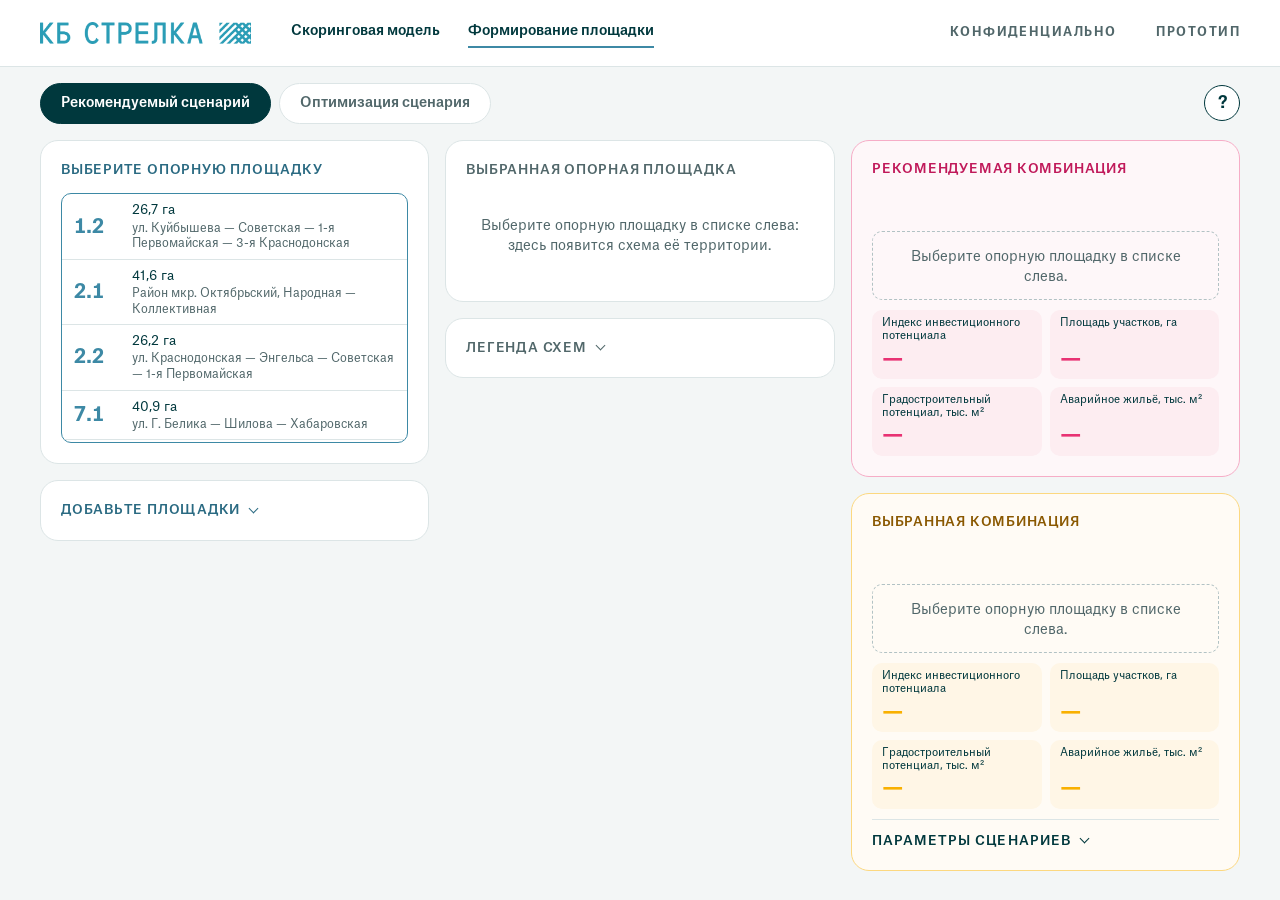
==== commit bfbb6490: "24.1 опорная: пересчёт оптимального набора; шапка плашек по сетке миниатюр" ====
--- a/web/formation.html
+++ b/web/formation.html
@@ -44,12 +44,14 @@
     <p>
       Площадки КРТ объединяются в&nbsp;многоконтурные комбинации: одна опорная площадка и&nbsp;до&nbsp;четырёх
       присоединённых, суммарно не&nbsp;больше 45&nbsp;га. Комбинация допустима, если её&nbsp;интегральный индекс
-      инвестиционного потенциала (средний по&nbsp;площади индекс всех площадок) строго больше&nbsp;1.
+      инвестиционного потенциала (средний по&nbsp;площади индекс всех площадок) строго больше&nbsp;0.
+      Индекс показан по&nbsp;шкале от&nbsp;−100 до&nbsp;100: 0&nbsp;соответствует исходному значению&nbsp;1,
+      +28&nbsp;— исходному 1,28.
     </p>
     <p>
       Рекомендуемый сценарий&nbsp;— единый набор комбинаций без повторов площадок. Сначала охвачено максимум
       площадок, затем комбинации сделаны компактнее, после чего максимизированы расселение аварийного жилья
-      и&nbsp;новая жилая застройка при минимуме прочего сноса. Площадки больше 45&nbsp;га с&nbsp;индексом выше&nbsp;1
+      и&nbsp;новая жилая застройка при минимуме прочего сноса. Площадки больше 45&nbsp;га с&nbsp;индексом выше&nbsp;0
       реализуются самостоятельно.
     </p>
     <p>
@@ -60,34 +62,43 @@
     <ul class="rules" aria-label="Правила методики">
       <li><strong>≤ 45 га</strong> площадь комбинации</li>
       <li><strong>1–5</strong> площадок, одна опорная</li>
-      <li><strong>IP &gt; 1</strong> индекс инвестиционного потенциала, строго</li>
+      <li><strong>Индекс &gt; 0</strong> инвестиционного потенциала, строго</li>
       <li><strong id="coverage">68 из 80</strong> площадок в сценарии</li>
     </ul>
     </div>
   </dialog>
 
   <main id="app" class="grid">
+    <!-- Три независимые колонки: раскрытие блока в одной не меняет высоту других -->
+    <div class="grid-col grid-col--a">
     <section class="panel area-anchors" aria-labelledby="h-anchors">
       <h2 id="h-anchors" class="panel-title panel-title--list">Выберите опорную площадку</h2>
       <ul id="anchor-list" class="site-list" aria-labelledby="h-anchors"></ul>
     </section>
 
     <section class="panel area-add" aria-labelledby="h-add">
-      <h2 id="h-add" class="panel-title panel-title--list">Добавьте площадки</h2>
-      <div id="add-controls" class="add-controls"></div>
-      <ul id="add-list" class="site-list site-list--scroll" aria-labelledby="h-add"></ul>
+      <h2 id="h-add" class="panel-title panel-title--list">
+        <button id="add-toggle" class="fold-toggle" type="button" aria-expanded="false" aria-controls="add-body">Добавьте площадки</button>
+      </h2>
+      <div id="add-body" class="fold-body" hidden>
+        <div id="add-controls" class="add-controls"></div>
+        <ul id="add-list" class="site-list site-list--scroll" aria-labelledby="h-add"></ul>
+      </div>
     </section>
+    </div>
 
+    <div class="grid-col grid-col--b">
     <section class="panel area-scheme" aria-labelledby="h-scheme">
       <h2 id="h-scheme" class="panel-title">Выбранная опорная площадка</h2>
       <div id="scheme-body" class="scheme-body"></div>
     </section>
 
-    <section id="card-top" class="panel card area-top" aria-labelledby="card-top-title"></section>
-    <section id="card-bottom" class="panel card area-bottom" aria-labelledby="card-bottom-title"></section>
-
     <section class="panel area-legend" aria-labelledby="h-legend">
-      <h2 id="h-legend" class="panel-title">Легенда схем</h2>
+      <h2 id="h-legend" class="panel-title">
+        <button id="legend-toggle" class="fold-toggle" type="button" aria-expanded="false" aria-controls="legend-body">Легенда схем</button>
+      </h2>
+      <div id="legend-body" class="legend-cols fold-body" hidden>
+      <div class="legend-col">
       <h3 class="legend-group">Территории, пригодные для освоения</h3>
       <ul class="legend">
         <li><span class="swatch swatch--free" aria-hidden="true"></span>Свободные участки</li>
@@ -96,6 +107,8 @@
         <li><span class="swatch swatch--social" aria-hidden="true"></span>Участки объектов социальной инфраструктуры</li>
         <li><span class="swatch swatch--kept" aria-hidden="true"></span>Участки сохраняемых существующих ОКС</li>
       </ul>
+      </div>
+      <div class="legend-col">
       <h3 class="legend-group">Территории, не подлежащие освоению</h3>
       <ul class="legend">
         <li><span class="swatch swatch--restricted" aria-hidden="true"></span>Участки с неснимаемыми ограничениями, полностью исключающими возможность строительства</li>
@@ -106,13 +119,17 @@
         <li><abbr class="tile-letter">О</abbr>Обременение</li>
         <li><abbr class="tile-letter">В</abbr>Вознаграждение</li>
       </ul>
+      </div>
+      </div>
     </section>
+    </div>
+
+    <div class="grid-col grid-col--c">
+    <section id="card-top" class="panel card area-top" aria-labelledby="card-top-title"></section>
+    <section id="card-bottom" class="panel card area-bottom" aria-labelledby="card-bottom-title"></section>
+    </div>
   </main>
 
   <div id="toast" class="toast" role="status" aria-live="polite"></div>
-
-  <footer class="page-foot">
-    <span id="data-version"></span>
-  </footer>
 </body>
 </html>
--- a/web/css/layout.css
+++ b/web/css/layout.css
@@ -17,7 +17,7 @@
 h1, h2, h3, h4, p, ul, dl, dd { margin: 0; }
 ul { padding: 0; list-style: none; }
 
-.site-header, .scenario-bar, .grid, .page-foot { padding-inline: var(--page-gutter); }
+.site-header, .scenario-bar, .grid { padding-inline: var(--page-gutter); }
 
 /* ---------- Шапка ---------- */
 
@@ -69,21 +69,20 @@
   padding-block: 16px;
 }
 
-/* ---------- Сетка 3×3 ----------
-   Три равные колонки, три ряда. Списки и схема не раздвигают ряды:
-   их высоту задают плашки, а длинные списки прокручиваются.
-   Нижняя плашка вместе с параметрами сценариев занимает C2:C3. */
+/* ---------- Сетка ----------
+   На широком экране — три независимые колонки (списки | схема и легенда | плашки):
+   раскрытие блока в одной колонке не меняет высоту и масштаб схемы в другой.
+   Уже 1200 px обёртки колонок исчезают (display: contents), и блоки
+   раскладываются по областям сетки. */
 
 .grid {
   display: grid;
   gap: var(--gap);
   grid-template-columns: repeat(3, minmax(0, 1fr));
-  grid-template-rows: auto minmax(0, 1fr) auto;
-  grid-template-areas:
-    "anchors scheme top"
-    "add     scheme bottom"
-    "add     legend bottom";
+  align-items: start;
 }
+
+.grid-col { display: flex; flex-direction: column; gap: var(--gap); min-width: 0; }
 
 .area-anchors { grid-area: anchors; }
 .area-add     { grid-area: add; }
@@ -92,17 +91,12 @@
 .area-bottom  { grid-area: bottom; }
 .area-legend  { grid-area: legend; }
 
-.page-foot {
-  display: flex;
-  flex-wrap: wrap;
-  gap: 8px 24px;
-  padding-block: 12px 16px;
-  color: var(--ink-muted);
-  font-size: var(--text-xs);
-}
+.grid { padding-bottom: 16px; }
 
 @media (max-width: 1199px) {
+  .grid-col { display: contents; }
   .grid {
+    align-items: stretch;
     grid-template-columns: minmax(0, 1fr) minmax(0, 1.4fr);
     grid-template-rows: none;
     grid-template-areas:
--- a/web/css/components.css
+++ b/web/css/components.css
@@ -22,6 +22,42 @@
 }
 
 .panel-title--list { color: var(--list-accent-text); }
+
+/* Сворачиваемый блок: заголовок-кнопка со стрелкой, содержимое скрыто атрибутом hidden */
+.fold-toggle {
+  display: inline-flex;
+  align-items: center;
+  gap: 10px;
+  padding: 0;
+  background: none;
+  border: 0;
+  color: inherit;
+  font: inherit;
+  letter-spacing: inherit;
+  text-transform: inherit;
+  cursor: pointer;
+}
+
+.fold-toggle::after {
+  content: '';
+  width: 7px;
+  height: 7px;
+  margin-top: -4px;
+  border-right: 1.5px solid currentColor;
+  border-bottom: 1.5px solid currentColor;
+  rotate: 45deg;
+  transition: rotate 150ms, margin 150ms;
+}
+
+.fold-toggle[aria-expanded='true']::after { margin-top: 3px; rotate: 225deg; }
+
+.fold-body { display: flex; flex: 1 1 auto; flex-direction: column; gap: 14px; min-height: 0; }
+.fold-body[hidden], .params-body[hidden] { display: none; }
+
+/* Узкий экран (сетка по областям): свёрнутые блоки не растягиваются на высоту ряда */
+@media (max-width: 1199px) {
+  .area-add:has(> .fold-body[hidden]), .area-bottom { align-self: start; }
+}
 
 .panel-subtitle {
   color: var(--ink-muted);
@@ -192,6 +228,15 @@
 
 .figure--image { flex: 1 1 0; min-height: 320px; }
 
+/* Широкий экран: высота списков и схемы постоянна, не зависит от соседних колонок */
+@media (min-width: 1200px) {
+  /* Списки тоже по высоте окна: раскрытый «Добавьте площадки» помещается в экран */
+  .area-anchors .site-list { flex: none; height: clamp(200px, calc(100dvh - 650px), 300px); }
+  .area-add .site-list { flex: none; height: clamp(220px, calc(100dvh - 650px), 560px); }
+  /* Схема по высоте окна: средняя колонка (схема + свёрнутая легенда) помещается в экран */
+  .area-scheme .figure--image { flex: none; height: clamp(240px, calc(100dvh - 470px), 560px); }
+}
+
 .figure-frame {
   position: relative;
   width: min(100cqw, (100cqh - var(--bar-space)) * var(--aspect));
@@ -231,9 +276,20 @@
 .card { container-type: inline-size; gap: 10px; }
 .card-body { display: flex; flex-direction: column; gap: 10px; }
 
-/* Заголовок плашки и кнопка «Сбросить выбор» справа; высота постоянна, есть кнопка или нет */
-.card-head { display: flex; align-items: center; justify-content: space-between; gap: 8px; min-height: 30px; }
-.card-head .panel-title { white-space: nowrap; }
+/* Шапка по сетке миниатюр (те же 4 колонки и gap): название | пояснения (2 колонки) | кнопка.
+   Высота постоянна: место под 2 строки названия и пояснений зарезервировано, есть кнопка или нет. */
+.card-head {
+  display: grid;
+  grid-template-columns: repeat(4, minmax(0, 1fr));
+  align-items: start;
+  gap: 8px;
+  min-height: calc(var(--text-xs) * 1.3 * 2);
+}
+
+/* «РЕКОМЕНДУЕМАЯ» ≈ 125 px: помещается в колонку при ширине плашки от 530 px */
+.card-head .panel-title { font-size: var(--text-xs); letter-spacing: 0.04em; line-height: 1.3; }
+.card-head .card-notes { grid-column: 2 / 4; }
+.card-head .card-actions { grid-column: 4; }
 
 .card--rec { background: var(--bg-rec-soft); border: 1.5px solid color-mix(in srgb, var(--accent-rec) 40%, white); }
 .card--sel { background: var(--bg-sel-soft); border: 1.5px solid color-mix(in srgb, var(--accent-sel) 50%, white); }
@@ -274,7 +330,7 @@
 
 .tile {
   position: relative;
-  aspect-ratio: 1 / 0.9;
+  aspect-ratio: 1 / 0.85;
   border-radius: var(--radius-sm);
 }
 
@@ -421,8 +477,9 @@
 .metric-warning::before { content: '⚠ '; }
 .metrics--invalid .metric:first-child { box-shadow: inset 0 0 0 1.5px var(--danger); }
 
-/* Кнопки плашки — в правом верхнем углу, в одну строку */
-.card-actions { display: flex; flex-wrap: wrap; justify-content: flex-end; gap: 6px; }
+/* Кнопка плашки — на всю 4-ю колонку шапки, текст переносится в 2 строки */
+.card-actions { display: flex; flex-direction: column; gap: 6px; }
+.card-actions .button { white-space: normal; line-height: 1.25; text-align: center; }
 
 .button {
   padding: 4px 10px;
@@ -449,15 +506,31 @@
 .card--opt .button--primary:hover:not(:disabled) { background: var(--list-accent-text); }
 .button--ghost:hover:not(:disabled) { background: var(--bg-sel); }
 
+/* Узкая плашка: название не помещается в колонку — название и кнопка в строку, пояснения под ними */
+@container (max-width: 530px) {
+  .card-head { grid-template-columns: minmax(0, 1fr) auto; align-items: center; min-height: 0; }
+  .card-head .panel-title { font-size: var(--text-sm); letter-spacing: 0.06em; }
+  .card-head .card-notes { grid-column: 1 / -1; grid-row: 2; }
+  .card-head .card-actions { grid-column: 2; }
+  .card-actions .button { white-space: nowrap; }
+}
+
 @container (max-width: 420px) {
   .metrics { grid-template-columns: repeat(2, minmax(0, 1fr)); }
-  .card-actions .button { padding-inline: 10px; }
 }
 
 /* ---------- Легенда ---------- */
 
 .legend-group { font-size: var(--text-sm); font-weight: 500; }
 .legend { display: flex; flex-direction: column; gap: 8px; font-size: var(--text-sm); }
+
+/* Легенда в две колонки: слева пригодные территории, справа остальное */
+.legend-cols { display: grid; grid-template-columns: repeat(2, minmax(0, 1fr)); gap: 14px 24px; }
+.legend-col { display: flex; flex-direction: column; gap: 12px; }
+
+@media (max-width: 767px) {
+  .legend-cols { grid-template-columns: minmax(0, 1fr); }
+}
 .legend li { display: flex; align-items: flex-start; gap: 10px; }
 
 .legend--letters { flex-direction: row; flex-wrap: wrap; gap: 8px 20px; }
@@ -484,15 +557,10 @@
 /* ---------- Параметры сценариев (часть нижней плашки) ---------- */
 
 .params { display: flex; flex-direction: column; gap: 8px; padding-top: 12px; border-top: 1px solid var(--line-soft); }
+.params-body { display: flex; flex-direction: column; gap: 8px; }
 .params-title { font-size: var(--text-sm); font-weight: 500; letter-spacing: 0.08em; text-transform: uppercase; }
 
-.params-cols { display: grid; grid-template-columns: repeat(2, minmax(0, 1fr)); gap: 6px 20px; }
-.params-cols > div { display: flex; flex-direction: column; gap: 4px; }
-.params .panel-subtitle { letter-spacing: 0; text-transform: none; }
-
-@container (max-width: 520px) {
-  .params-cols { grid-template-columns: minmax(0, 1fr); }
-}
+.params .panel-subtitle { margin-top: 4px; letter-spacing: 0; text-transform: none; }
 
 /* Три правила методики: подпись | шкала | значение, колонки выровнены между строками */
 .gauges { display: grid; grid-template-columns: auto minmax(60px, 1fr) auto; gap: 6px 12px; font-size: var(--text-sm); }
@@ -515,8 +583,14 @@
   border-radius: 4px;
 }
 
+/* Шкалы — цветом плашки; нарушенное правило — красным */
 .gauge-fill { height: 100%; background: var(--list-accent); border-radius: 4px; }
+.card--sel .gauge-fill { background: var(--accent-sel); }
+.card--opt .gauge-fill { background: var(--accent-opt); }
 .gauge--bad .gauge-fill { background: var(--danger); }
+
+/* Индекс: заливка от порога 0 в центре */
+.gauge-fill--centered { position: absolute; top: 0; bottom: 0; border-radius: 0; }
 
 /* Отметка порога (индекс = 1) */
 .gauge-marker {
